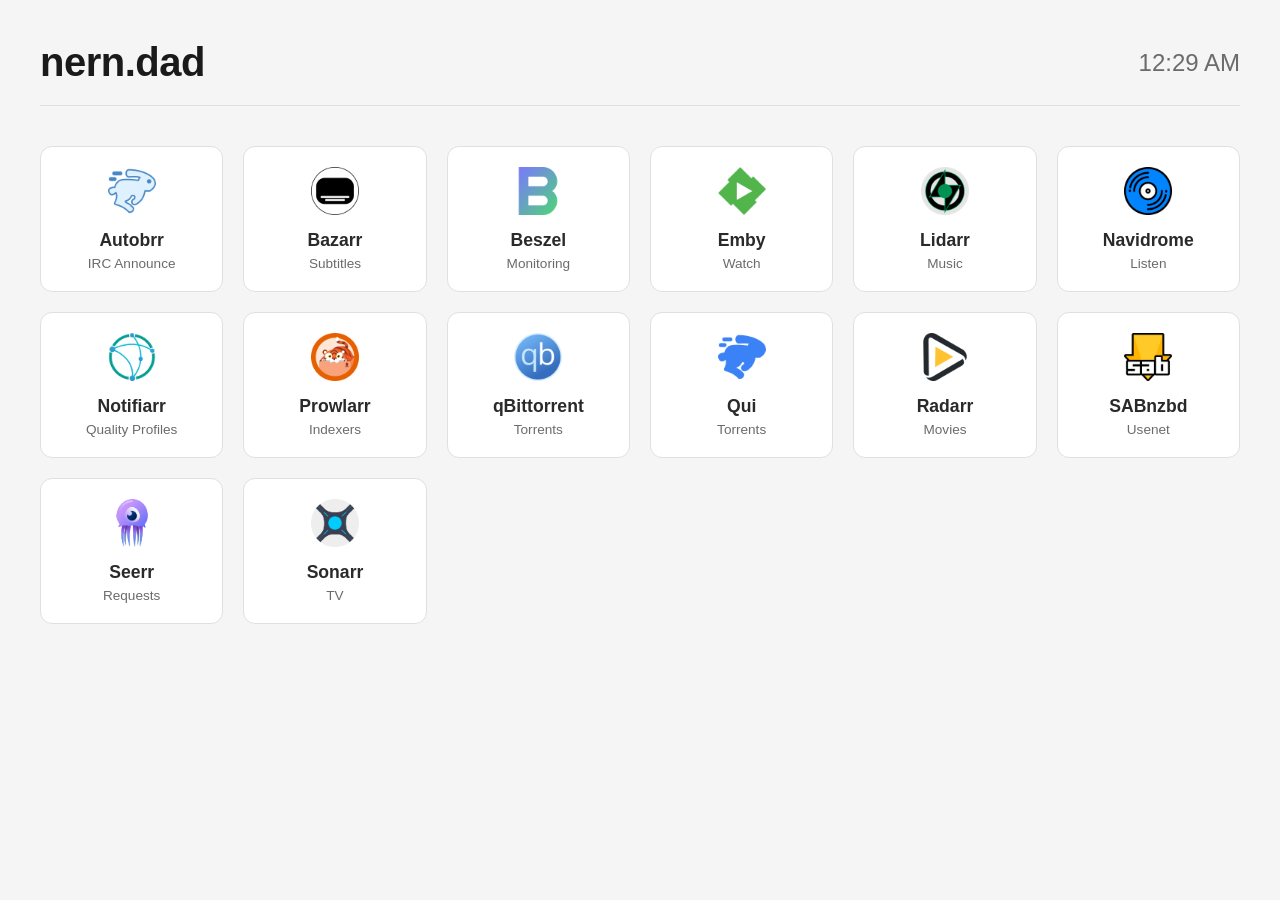
==== index.html @ 34486e53 "dockerfile" ====
<!DOCTYPE html>
<html lang="en">
<head>
    <meta charset="utf-8" />
    <meta content="width=device-width, initial-scale=1.0" name="viewport" />
    <title>nern.dad</title>
    <link href="style.css?v=3" rel="stylesheet" />
    <link
        href="data:image/svg+xml,&lt;svg xmlns=%22http://www.w3.org/2000/svg%22 viewBox=%220 0 100 100%22&gt;&lt;text y=%22.9em%22 font-size=%2290%22&gt;⚡&lt;/text&gt;&lt;/svg&gt;"
        rel="icon" />
</head>
<body>
    <div class="container">
        <header>
            <h1>nern.dad</h1>
            <div id="clock"></div>
        </header>
        <div class="grid">
            <a class="card" href="https://autobrr.nern.dad" rel="noopener noreferrer" target="_blank">
                <div class="icon"><img alt="Autobrr" class="icon-img" src="assets/icons/autobrr.png" /></div>
                <h2>Autobrr</h2>
                <p>IRC Announce</p>
            </a>
            <a class="card" href="https://bazarr.nern.dad" rel="noopener noreferrer" target="_blank">
                <div class="icon"><img alt="Bazarr" class="icon-img" src="assets/icons/bazarr.png" /></div>
                <h2>Bazarr</h2>
                <p>Subtitles</p>
            </a>
            <a class="card" href="https://beszel.nern.dad" rel="noopener noreferrer" target="_blank">
                <div class="icon"><img alt="Beszel" class="icon-img" src="assets/icons/beszel.png" /></div>
                <h2>Beszel</h2>
                <p>Monitoring</p>
            </a>
            <a class="card" href="https://emby.nern.dad" rel="noopener noreferrer" target="_blank">
                <div class="icon"><img alt="Emby" class="icon-img" src="assets/icons/emby.png?v=3" /></div>
                <h2>Emby</h2>
                <p>Watch</p>
            </a>
            <a class="card" href="https://lidarr.nern.dad" rel="noopener noreferrer" target="_blank">
                <div class="icon"><img alt="Lidarr" class="icon-img" src="assets/icons/lidarr.png" /></div>
                <h2>Lidarr</h2>
                <p>Music</p>
            </a>
            <a class="card" href="https://navidrome.nern.dad" rel="noopener noreferrer" target="_blank">
                <div class="icon"><img alt="Navidrome" class="icon-img" src="assets/icons/navidrome.png" /></div>
                <h2>Navidrome</h2>
                <p>Listen</p>
            </a>
            <a class="card" href="https://notifiarr.nern.dad" rel="noopener noreferrer" target="_blank">
                <div class="icon"><img alt="Notifiarr" class="icon-img" src="assets/icons/notifiarr.png" /></div>
                <h2>Notifiarr</h2>
                <p>Quality Profiles</p>
            </a>
            <a class="card" href="https://prowlarr.nern.dad" rel="noopener noreferrer" target="_blank">
                <div class="icon"><img alt="Prowlarr" class="icon-img" src="assets/icons/prowlarr.png" /></div>
                <h2>Prowlarr</h2>
                <p>Indexers</p>
            </a>
            <a class="card" href="https://qbittorrent.nern.dad" rel="noopener noreferrer" target="_blank">
                <div class="icon"><img alt="qBittorrent" class="icon-img" src="assets/icons/qbittorrent.png" /></div>
                <h2>qBittorrent</h2>
                <p>Torrents</p>
            </a>
            <a class="card" href="https://qui.nern.dad" rel="noopener noreferrer" target="_blank">
                <div class="icon"><img alt="Qui" class="icon-img" src="assets/icons/qui.png" /></div>
                <h2>Qui</h2>
                <p>Torrents</p>
            </a>
            <a class="card" href="https://radarr.nern.dad" rel="noopener noreferrer" target="_blank">
                <div class="icon"><img alt="Radarr" class="icon-img" src="assets/icons/radarr.png" /></div>
                <h2>Radarr</h2>
                <p>Movies</p>
            </a>
            <a class="card" href="https://sabnzbd.nern.dad" rel="noopener noreferrer" target="_blank">
                <div class="icon"><img alt="SABnzbd" class="icon-img" src="assets/icons/sabnzbd.png" /></div>
                <h2>SABnzbd</h2>
                <p>Usenet</p>
            </a>
            <a class="card" href="https://seerr.nern.dad" rel="noopener noreferrer" target="_blank">
                <div class="icon"><img alt="Jellyseerr" class="icon-img" src="assets/icons/jellyseerr.png" /></div>
                <h2>Seerr</h2>
                <p>Requests</p>
            </a>
            <a class="card" href="https://sonarr.nern.dad" rel="noopener noreferrer" target="_blank">
                <div class="icon"><img alt="Sonarr" class="icon-img" src="assets/icons/sonarr.png" /></div>
                <h2>Sonarr</h2>
                <p>TV</p>
            </a>
        </div>
    </div>
    <script>
        function updateClock() {
            const now = new Date();
            document.getElementById('clock').innerText = now.toLocaleTimeString([], { hour: '2-digit', minute: '2-digit' });
        }
        setInterval(updateClock, 1000);
        updateClock();
    </script>
</body>
</html>
---- style.css ----
:root {
    --bg: #f5f5f5;
    --card-bg: #ffffff;
    --text: #1a1a1a;
    --text-dim: #6b6b6b;
    --hover: #fafafa;
    --border: #e0e0e0;
    --border-hover: #999;
}

body {
    margin: 0;
    padding: 0;
    font-family: -apple-system, BlinkMacSystemFont, "Segoe UI", Roboto, Helvetica, Arial, sans-serif;
    background-color: var(--bg);
    color: var(--text);
    min-height: 100vh;
}

.container {
    max-width: 1200px;
    margin: 0 auto;
    padding: 40px 20px;
}

header {
    display: flex;
    justify-content: space-between;
    align-items: center;
    margin-bottom: 40px;
    border-bottom: 1px solid var(--border);
    padding-bottom: 20px;
}

h1 {
    margin: 0;
    font-size: 2.5rem;
    color: #1a1a1a;
    font-weight: 700;
    letter-spacing: -0.5px;
}

#clock {
    font-size: 1.5rem;
    color: var(--text-dim);
    font-variant-numeric: tabular-nums;
}

.grid {
    display: grid;
    grid-template-columns: repeat(auto-fill, minmax(180px, 1fr));
    gap: 20px;
}

.card {
    background-color: var(--card-bg);
    border-radius: 12px;
    padding: 20px;
    text-decoration: none;
    color: var(--text);
    transition: transform 0.2s, box-shadow 0.2s, border-color 0.2s;
    display: flex;
    flex-direction: column;
    align-items: center;
    text-align: center;
    border: 1px solid var(--border);
}

.card:hover {
    transform: translateY(-4px);
    box-shadow: 0 8px 24px rgba(0,0,0,0.08);
    border-color: var(--border-hover);
}

.icon {
    margin-bottom: 15px;
    height: 48px;
    width: 48px;
    display: flex;
    align-items: center;
    justify-content: center;
}

.icon-img {
    width: 48px;
    height: 48px;
    object-fit: contain;
}

h2 {
    margin: 0 0 5px 0;
    font-size: 1.1rem;
    font-weight: 600;
    color: #2a2a2a;
}

p {
    margin: 0;
    font-size: 0.85rem;
    color: var(--text-dim);
}

@media (max-width: 600px) {
    .grid {
        grid-template-columns: repeat(auto-fill, minmax(140px, 1fr));
    }
    h1 { font-size: 2rem; }
}
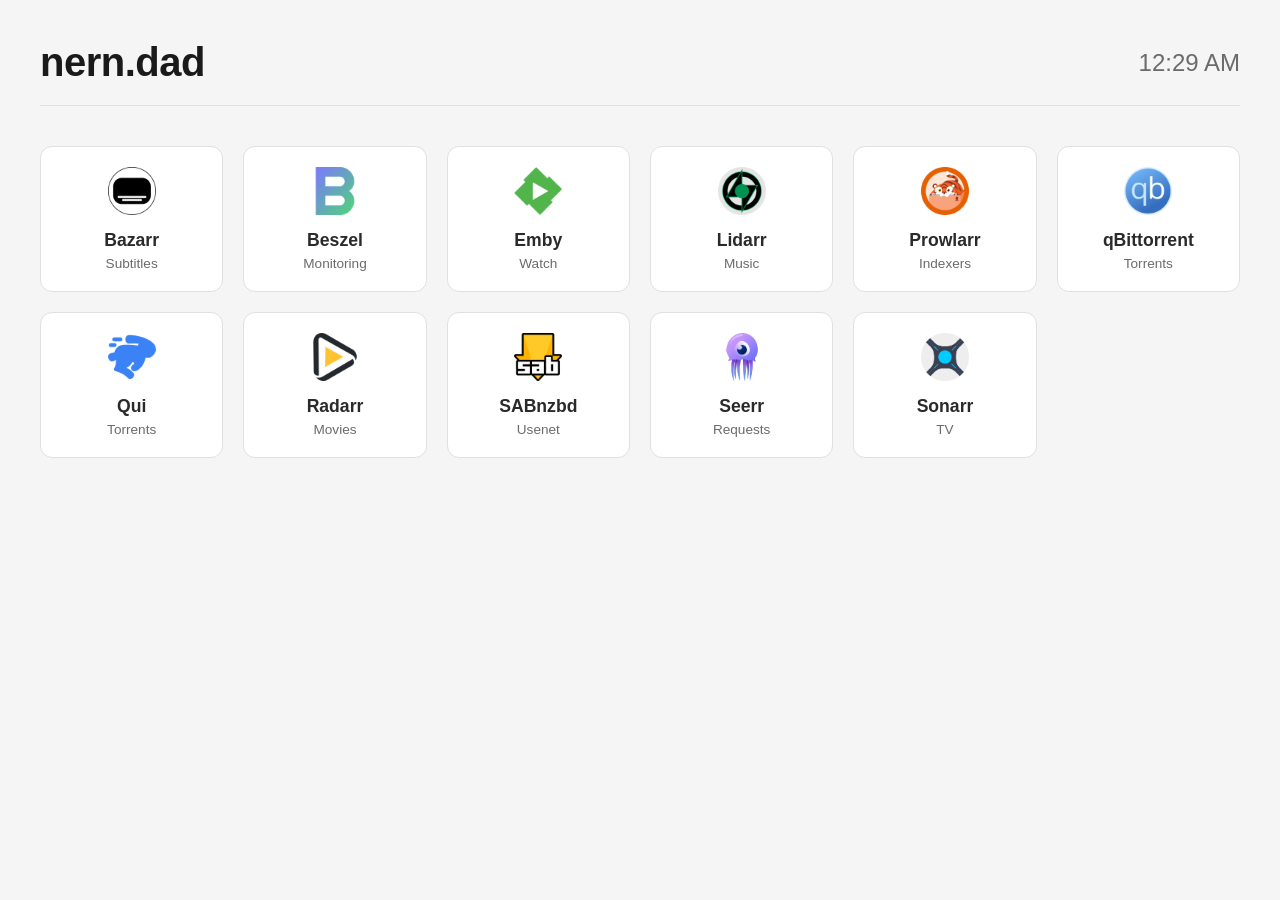
==== commit 3485fc54: "nern.dad" ====
--- a/index.html
+++ b/index.html
@@ -16,11 +16,6 @@
             <div id="clock"></div>
         </header>
         <div class="grid">
-            <a class="card" href="https://autobrr.nern.dad" rel="noopener noreferrer" target="_blank">
-                <div class="icon"><img alt="Autobrr" class="icon-img" src="assets/icons/autobrr.png" /></div>
-                <h2>Autobrr</h2>
-                <p>IRC Announce</p>
-            </a>
             <a class="card" href="https://bazarr.nern.dad" rel="noopener noreferrer" target="_blank">
                 <div class="icon"><img alt="Bazarr" class="icon-img" src="assets/icons/bazarr.png" /></div>
                 <h2>Bazarr</h2>
@@ -40,16 +35,6 @@
                 <div class="icon"><img alt="Lidarr" class="icon-img" src="assets/icons/lidarr.png" /></div>
                 <h2>Lidarr</h2>
                 <p>Music</p>
-            </a>
-            <a class="card" href="https://navidrome.nern.dad" rel="noopener noreferrer" target="_blank">
-                <div class="icon"><img alt="Navidrome" class="icon-img" src="assets/icons/navidrome.png" /></div>
-                <h2>Navidrome</h2>
-                <p>Listen</p>
-            </a>
-            <a class="card" href="https://notifiarr.nern.dad" rel="noopener noreferrer" target="_blank">
-                <div class="icon"><img alt="Notifiarr" class="icon-img" src="assets/icons/notifiarr.png" /></div>
-                <h2>Notifiarr</h2>
-                <p>Quality Profiles</p>
             </a>
             <a class="card" href="https://prowlarr.nern.dad" rel="noopener noreferrer" target="_blank">
                 <div class="icon"><img alt="Prowlarr" class="icon-img" src="assets/icons/prowlarr.png" /></div>
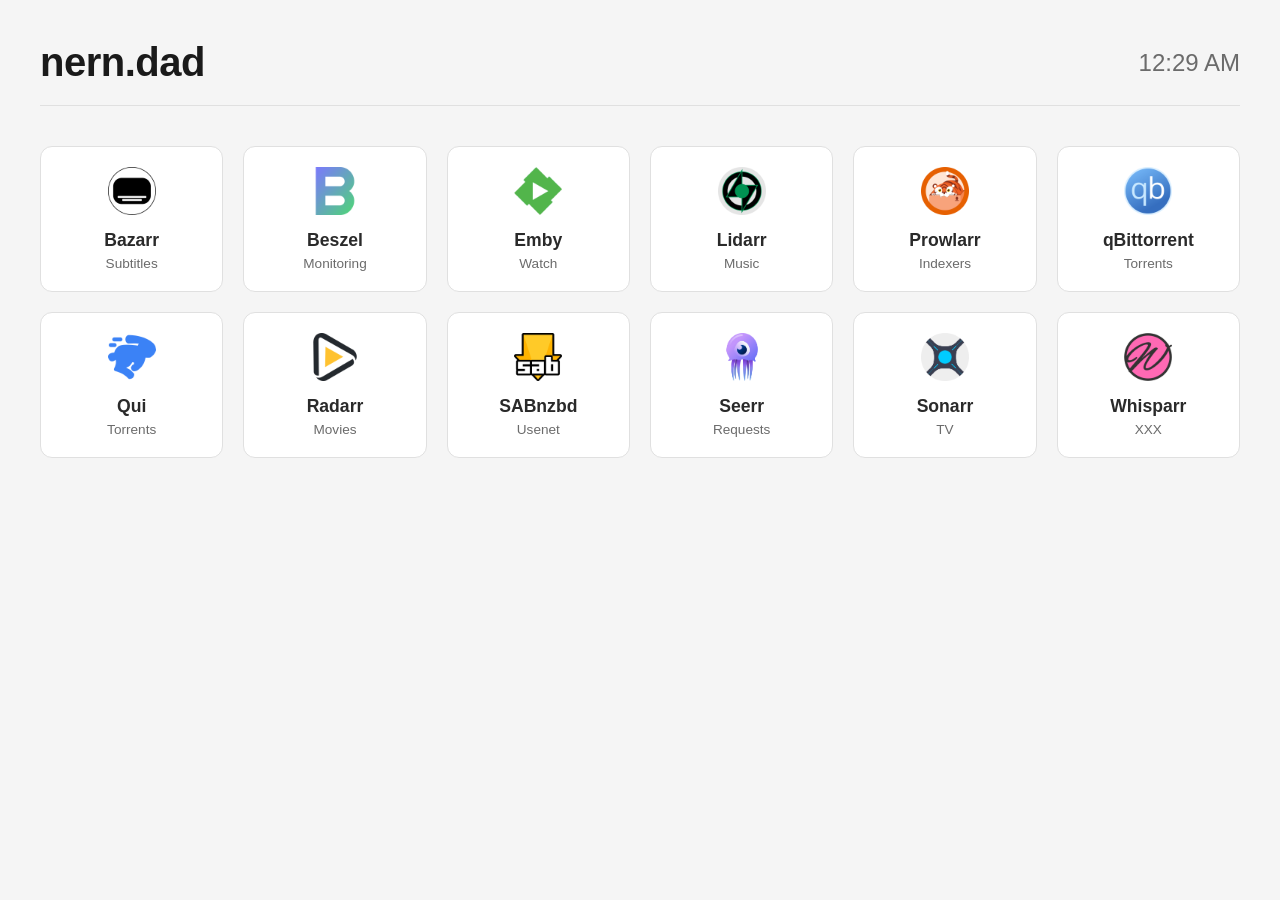
==== commit f0611082: "nern.dad" ====
--- a/index.html
+++ b/index.html
@@ -71,6 +71,11 @@
                 <h2>Sonarr</h2>
                 <p>TV</p>
             </a>
+            <a class="card" href="https://whisparr.nern.dad" rel="noopener noreferrer" target="_blank">
+                <div class="icon"><img alt="Whisparr" class="icon-img" src="assets/icons/whisparr.png" /></div>
+                <h2>Whisparr</h2>
+                <p>XXX</p>
+            </a>
         </div>
     </div>
     <script>
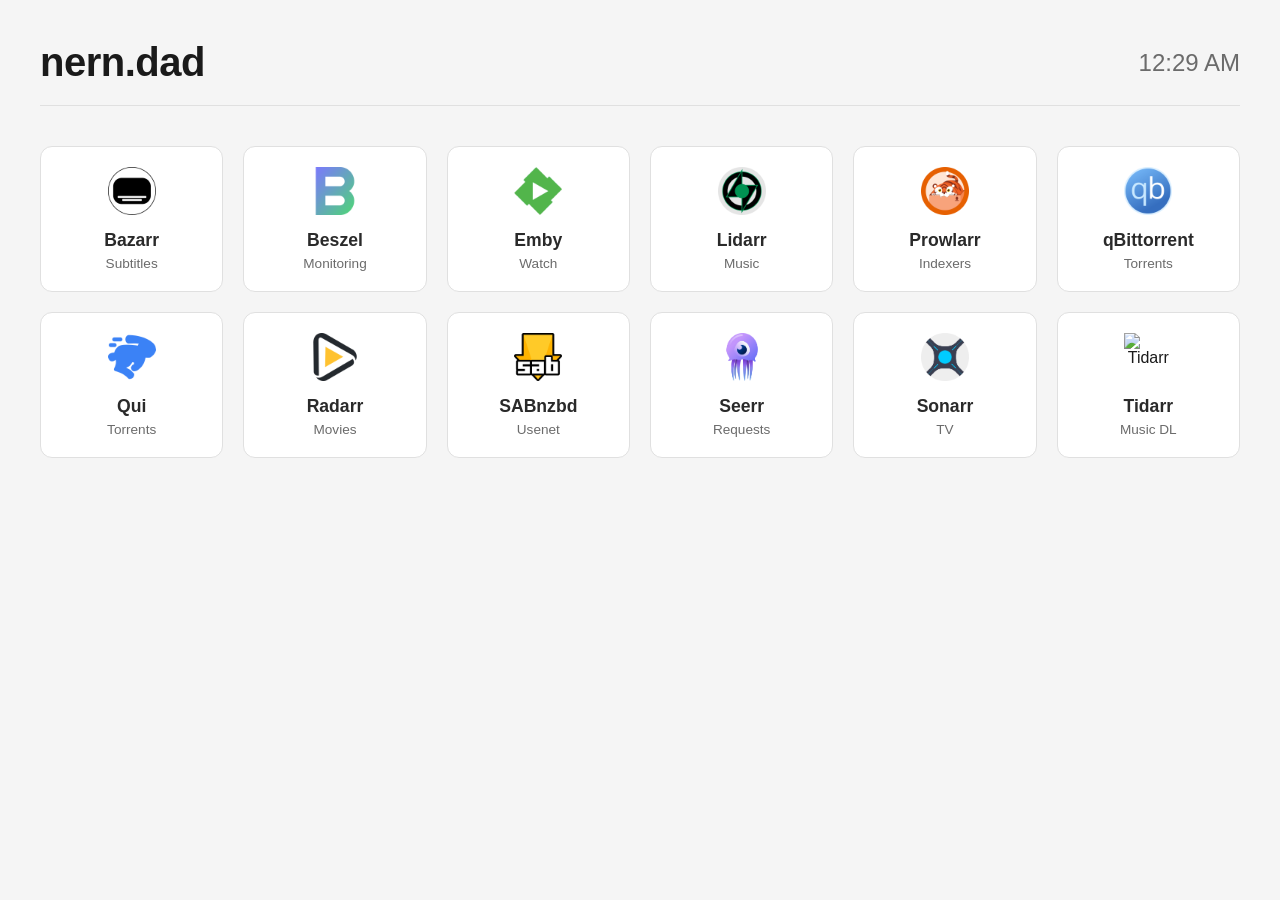
==== commit 6f6c69d5: "&Wed May  6 01:25:33 AM EDT 2026" ====
--- a/index.html
+++ b/index.html
@@ -71,10 +71,10 @@
                 <h2>Sonarr</h2>
                 <p>TV</p>
             </a>
-            <a class="card" href="https://whisparr.nern.dad" rel="noopener noreferrer" target="_blank">
-                <div class="icon"><img alt="Whisparr" class="icon-img" src="assets/icons/whisparr.png" /></div>
-                <h2>Whisparr</h2>
-                <p>XXX</p>
+            <a class="card" href="https://tidarr.nern.dad" rel="noopener noreferrer" target="_blank">
+                <div class="icon"><img alt="Tidarr" class="icon-img" src="assets/icons/tidarr.png" /></div>
+                <h2>Tidarr</h2>
+                <p>Music DL</p>
             </a>
         </div>
     </div>
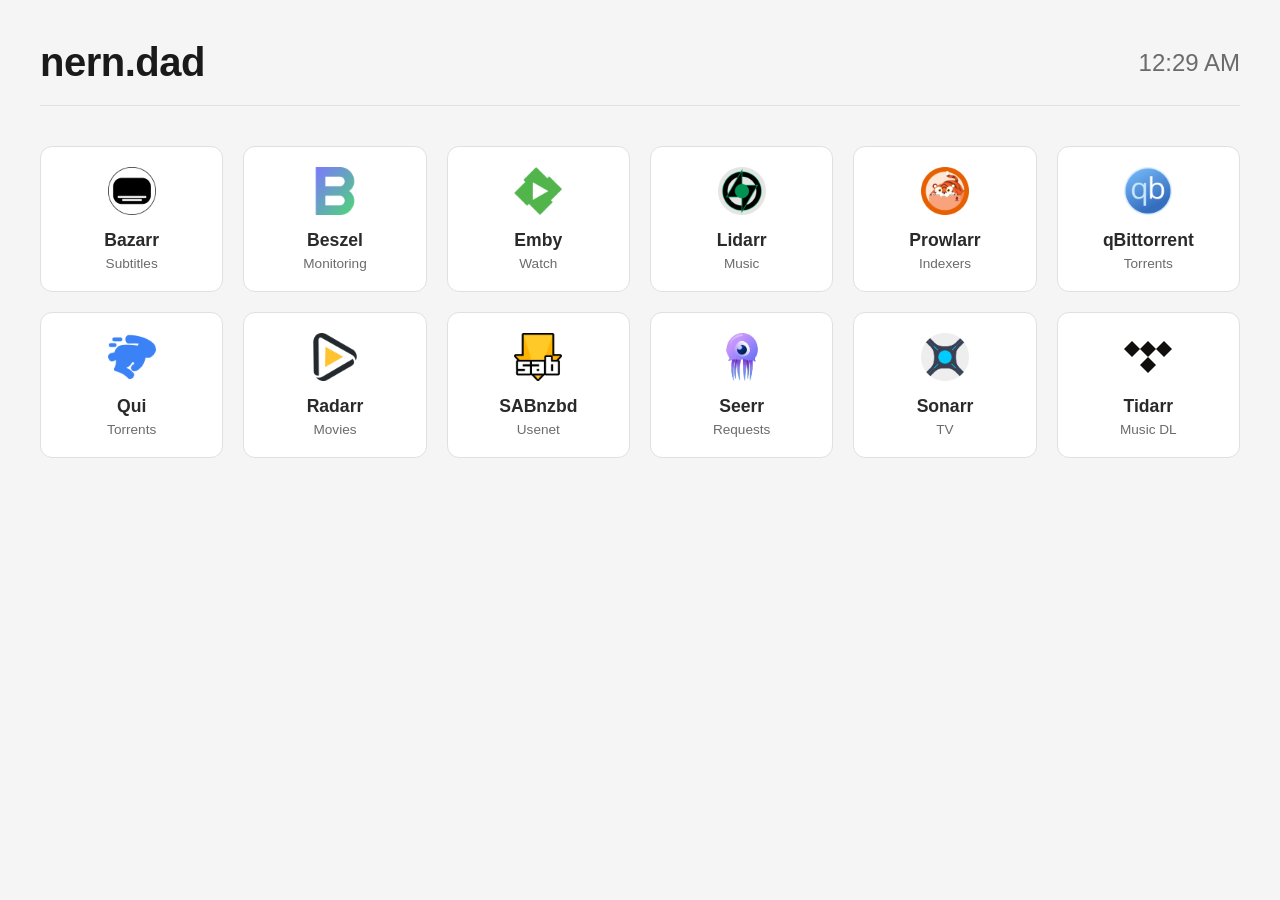
==== commit ecd6396c: "Wed May  6 08:06:00 PM EDT 2026" ====
--- a/index.html
+++ b/index.html
@@ -16,63 +16,63 @@
             <div id="clock"></div>
         </header>
         <div class="grid">
-            <a class="card" href="https://bazarr.nern.dad" rel="noopener noreferrer" target="_blank">
+            <a class="card" href="http://nernmachine:6767" rel="noopener noreferrer" target="_blank">
                 <div class="icon"><img alt="Bazarr" class="icon-img" src="assets/icons/bazarr.png" /></div>
                 <h2>Bazarr</h2>
                 <p>Subtitles</p>
             </a>
-            <a class="card" href="https://beszel.nern.dad" rel="noopener noreferrer" target="_blank">
+            <a class="card" href="http://nernmachine:8090" rel="noopener noreferrer" target="_blank">
                 <div class="icon"><img alt="Beszel" class="icon-img" src="assets/icons/beszel.png" /></div>
                 <h2>Beszel</h2>
                 <p>Monitoring</p>
             </a>
-            <a class="card" href="https://emby.nern.dad" rel="noopener noreferrer" target="_blank">
+            <a class="card" href="http://nernmachine:8096" rel="noopener noreferrer" target="_blank">
                 <div class="icon"><img alt="Emby" class="icon-img" src="assets/icons/emby.png?v=3" /></div>
                 <h2>Emby</h2>
                 <p>Watch</p>
             </a>
-            <a class="card" href="https://lidarr.nern.dad" rel="noopener noreferrer" target="_blank">
+            <a class="card" href="http://nernmachine:8686" rel="noopener noreferrer" target="_blank">
                 <div class="icon"><img alt="Lidarr" class="icon-img" src="assets/icons/lidarr.png" /></div>
                 <h2>Lidarr</h2>
                 <p>Music</p>
             </a>
-            <a class="card" href="https://prowlarr.nern.dad" rel="noopener noreferrer" target="_blank">
+            <a class="card" href="http://nernmachine:9696" rel="noopener noreferrer" target="_blank">
                 <div class="icon"><img alt="Prowlarr" class="icon-img" src="assets/icons/prowlarr.png" /></div>
                 <h2>Prowlarr</h2>
                 <p>Indexers</p>
             </a>
-            <a class="card" href="https://qbittorrent.nern.dad" rel="noopener noreferrer" target="_blank">
+            <a class="card" href="http://nernmachine:8888" rel="noopener noreferrer" target="_blank">
                 <div class="icon"><img alt="qBittorrent" class="icon-img" src="assets/icons/qbittorrent.png" /></div>
                 <h2>qBittorrent</h2>
                 <p>Torrents</p>
             </a>
-            <a class="card" href="https://qui.nern.dad" rel="noopener noreferrer" target="_blank">
+            <a class="card" href="http://nernmachine:7476" rel="noopener noreferrer" target="_blank">
                 <div class="icon"><img alt="Qui" class="icon-img" src="assets/icons/qui.png" /></div>
                 <h2>Qui</h2>
                 <p>Torrents</p>
             </a>
-            <a class="card" href="https://radarr.nern.dad" rel="noopener noreferrer" target="_blank">
+            <a class="card" href="http://nernmachine:7878" rel="noopener noreferrer" target="_blank">
                 <div class="icon"><img alt="Radarr" class="icon-img" src="assets/icons/radarr.png" /></div>
                 <h2>Radarr</h2>
                 <p>Movies</p>
             </a>
-            <a class="card" href="https://sabnzbd.nern.dad" rel="noopener noreferrer" target="_blank">
+            <a class="card" href="http://nernmachine:8080" rel="noopener noreferrer" target="_blank">
                 <div class="icon"><img alt="SABnzbd" class="icon-img" src="assets/icons/sabnzbd.png" /></div>
                 <h2>SABnzbd</h2>
                 <p>Usenet</p>
             </a>
-            <a class="card" href="https://seerr.nern.dad" rel="noopener noreferrer" target="_blank">
+            <a class="card" href="http://nernmachine:5055" rel="noopener noreferrer" target="_blank">
                 <div class="icon"><img alt="Jellyseerr" class="icon-img" src="assets/icons/jellyseerr.png" /></div>
                 <h2>Seerr</h2>
                 <p>Requests</p>
             </a>
-            <a class="card" href="https://sonarr.nern.dad" rel="noopener noreferrer" target="_blank">
+            <a class="card" href="http://nernmachine:8989" rel="noopener noreferrer" target="_blank">
                 <div class="icon"><img alt="Sonarr" class="icon-img" src="assets/icons/sonarr.png" /></div>
                 <h2>Sonarr</h2>
                 <p>TV</p>
             </a>
-            <a class="card" href="https://tidarr.nern.dad" rel="noopener noreferrer" target="_blank">
-                <div class="icon"><img alt="Tidarr" class="icon-img" src="assets/icons/tidarr.png" /></div>
+            <a class="card" href="http://nernmachine:8484" rel="noopener noreferrer" target="_blank">
+                <div class="icon"><img alt="Tidarr" class="icon-img" src="assets/icons/tidal.svg" /></div>
                 <h2>Tidarr</h2>
                 <p>Music DL</p>
             </a>
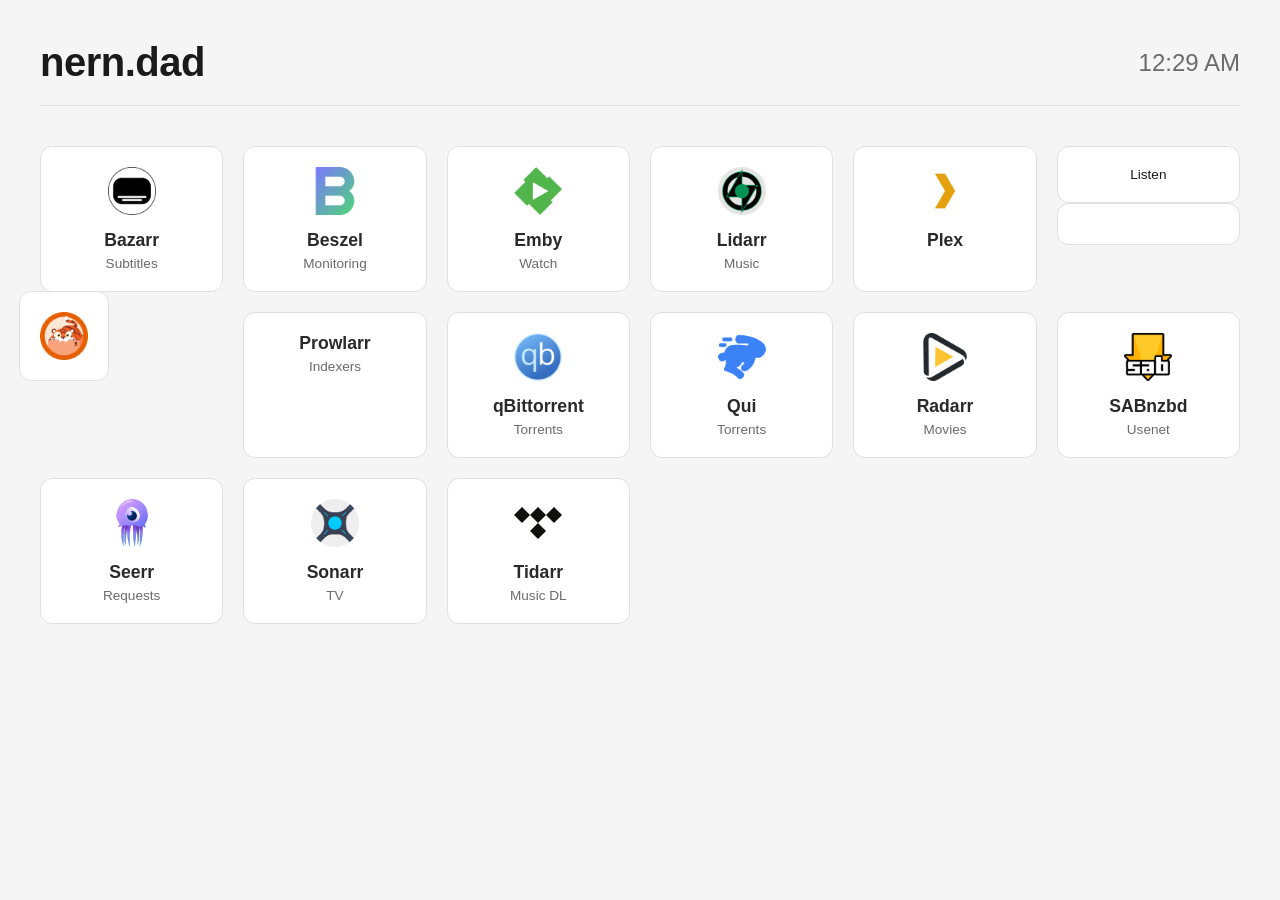
==== commit a0047f68: "Wed May  6 08:12:55 PM EDT 2026" ====
--- a/index.html
+++ b/index.html
@@ -35,6 +35,11 @@
                 <div class="icon"><img alt="Lidarr" class="icon-img" src="assets/icons/lidarr.png" /></div>
                 <h2>Lidarr</h2>
                 <p>Music</p>
+            </a>
+            <a class="card" href="http://nernmachine:32400/web/index.html" rel="noopener noreferrer" target="_blank">
+                <div class="icon"><img alt="Plex" class="icon-img" src="assets/icons/plex.png" /></div>
+                <h2>Plex</h2>
+                <p>Listen</>
             </a>
             <a class="card" href="http://nernmachine:9696" rel="noopener noreferrer" target="_blank">
                 <div class="icon"><img alt="Prowlarr" class="icon-img" src="assets/icons/prowlarr.png" /></div>
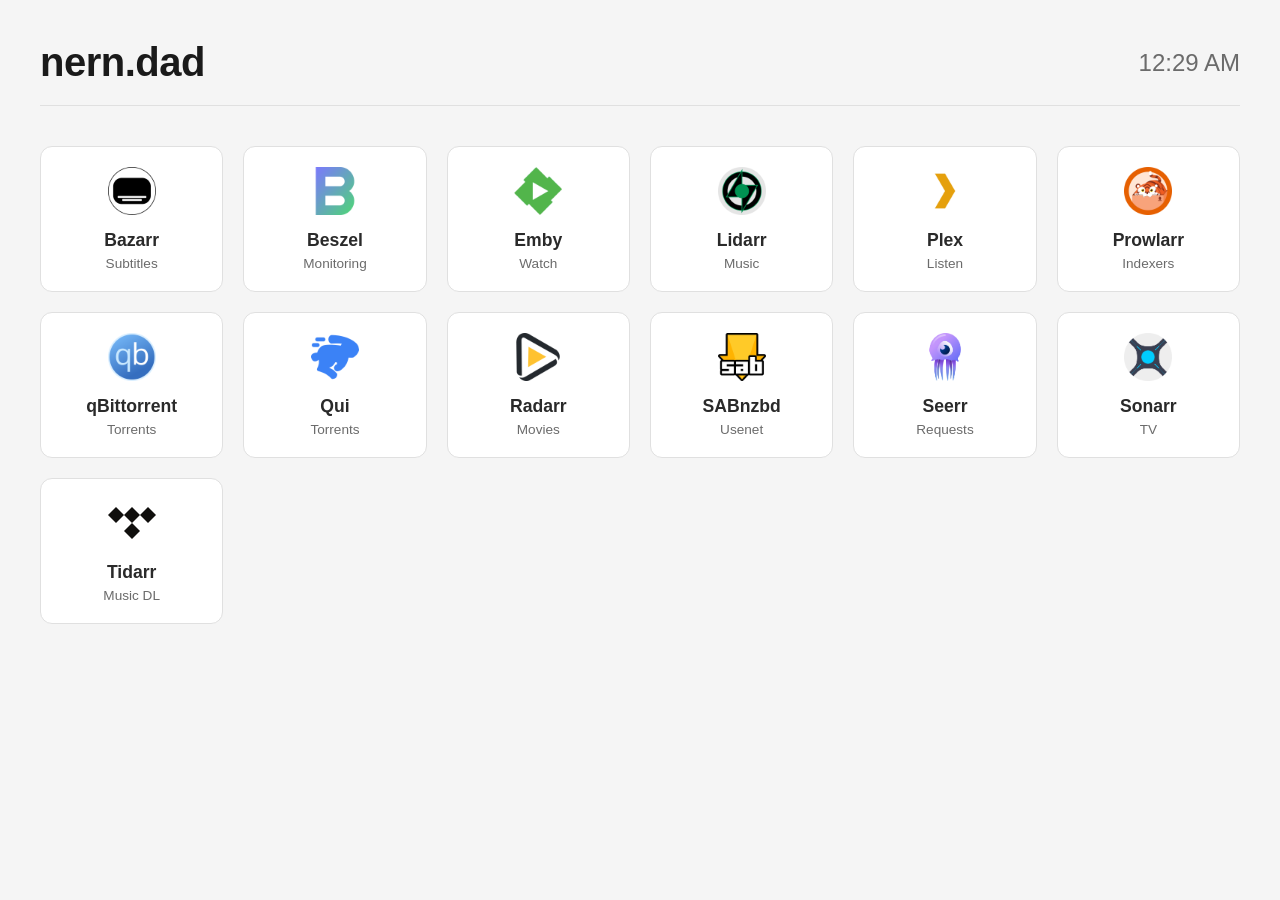
==== commit 3a584eae: "Wed May  6 08:20:26 PM EDT 2026" ====
--- a/index.html
+++ b/index.html
@@ -39,7 +39,7 @@
             <a class="card" href="http://nernmachine:32400/web/index.html" rel="noopener noreferrer" target="_blank">
                 <div class="icon"><img alt="Plex" class="icon-img" src="assets/icons/plex.png" /></div>
                 <h2>Plex</h2>
-                <p>Listen</>
+                <p>Listen</p>
             </a>
             <a class="card" href="http://nernmachine:9696" rel="noopener noreferrer" target="_blank">
                 <div class="icon"><img alt="Prowlarr" class="icon-img" src="assets/icons/prowlarr.png" /></div>
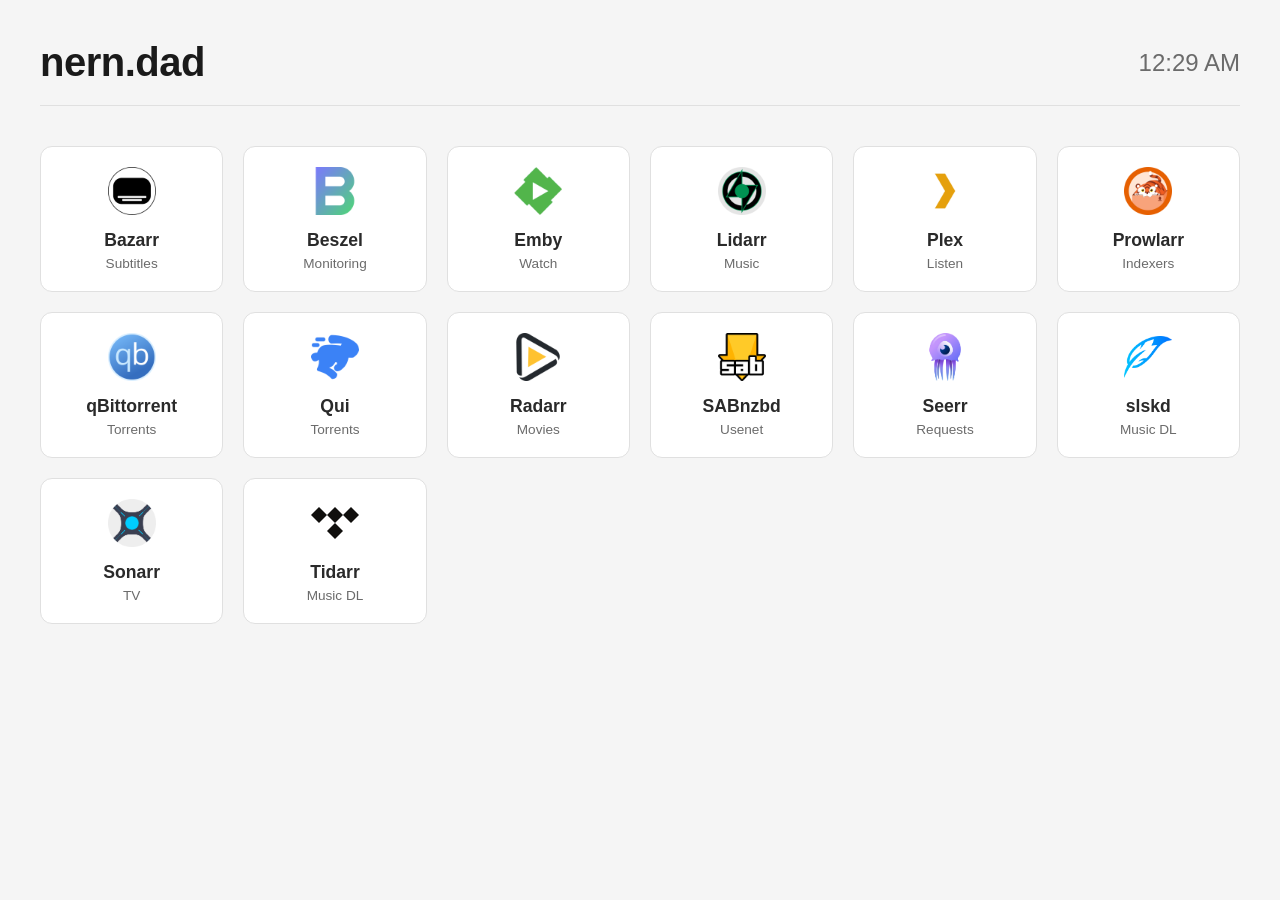
==== commit 60bc99c2: "Wed May  6 08:43:53 PM EDT 2026" ====
--- a/index.html
+++ b/index.html
@@ -71,6 +71,11 @@
                 <h2>Seerr</h2>
                 <p>Requests</p>
             </a>
+            <a class="card" href="http://nernmachine:5030" rel="noopener noreferrer" target="_blank">
+                <div class="icon"><img alt="slskd" class="icon-img" src="assets/icons/slskd.png" /></div>
+                <h2>slskd</h2>
+                <p>Music DL</p>
+            </a>
             <a class="card" href="http://nernmachine:8989" rel="noopener noreferrer" target="_blank">
                 <div class="icon"><img alt="Sonarr" class="icon-img" src="assets/icons/sonarr.png" /></div>
                 <h2>Sonarr</h2>
